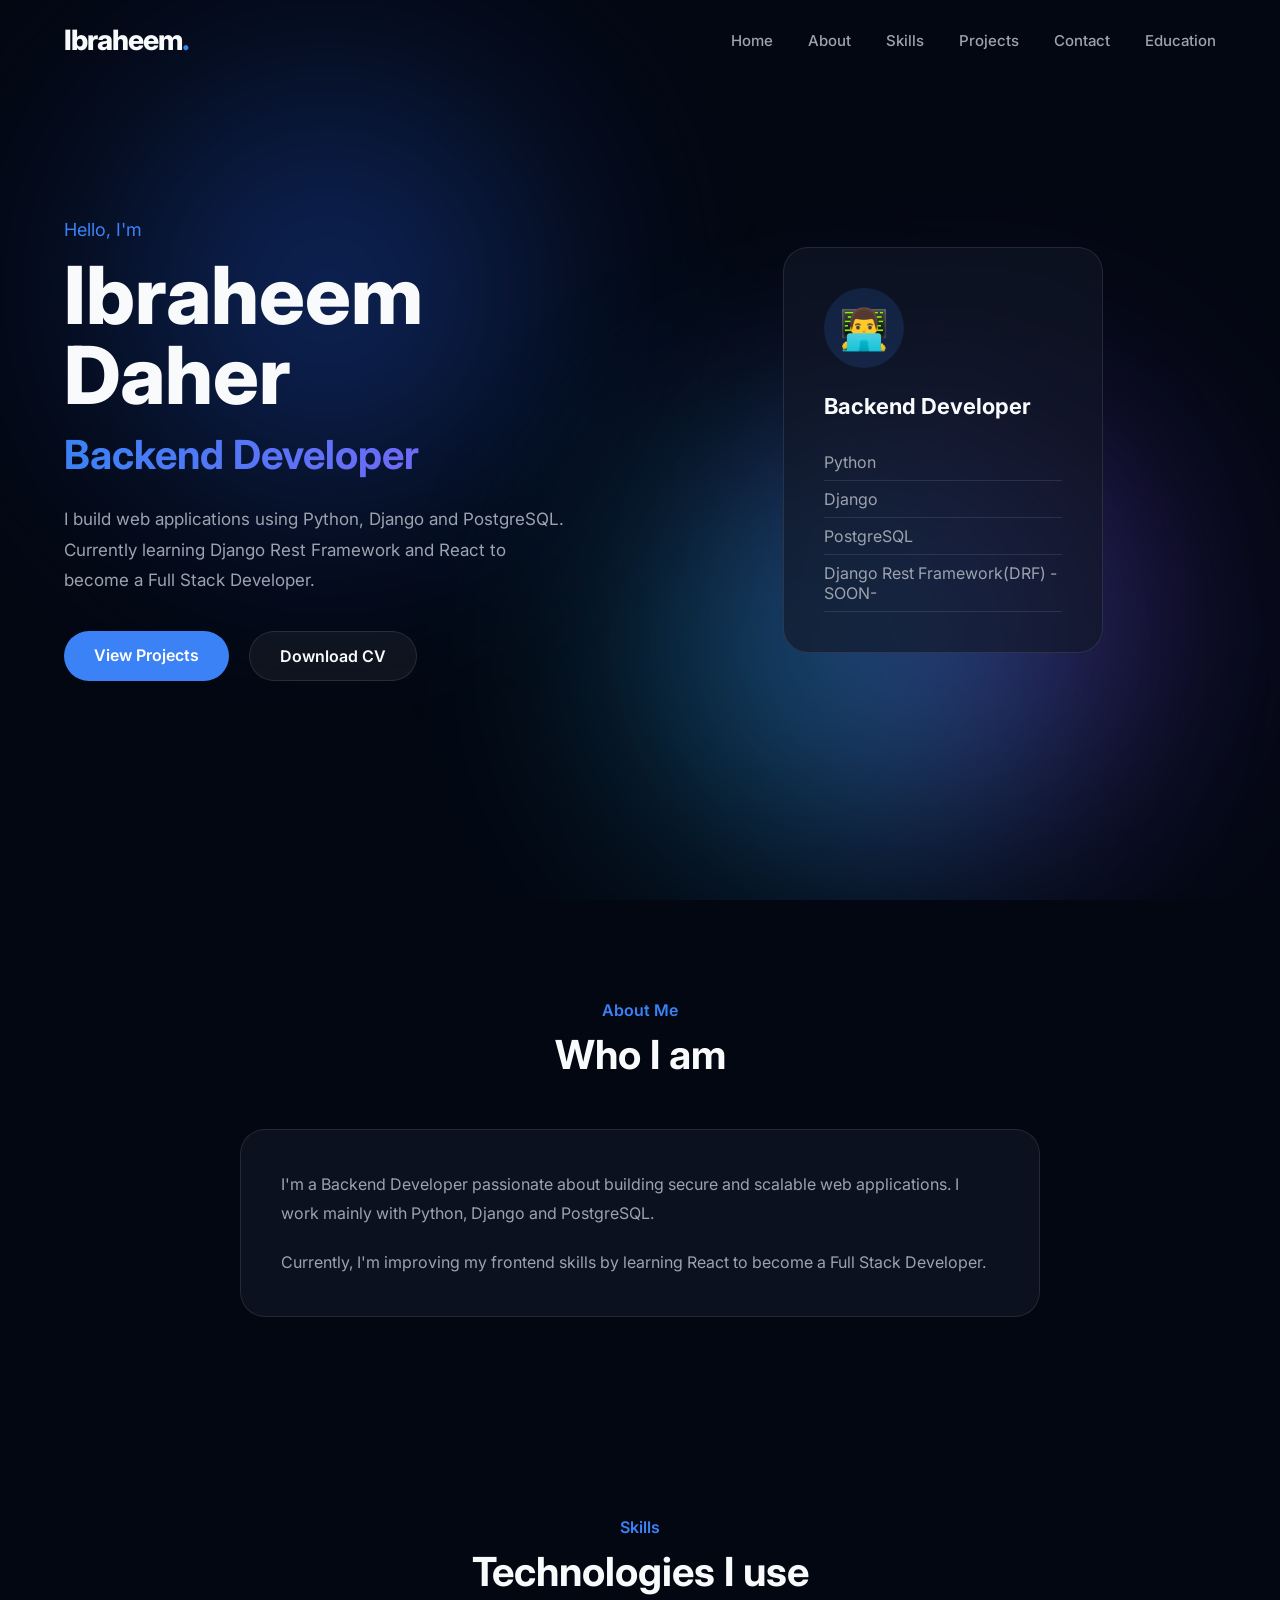
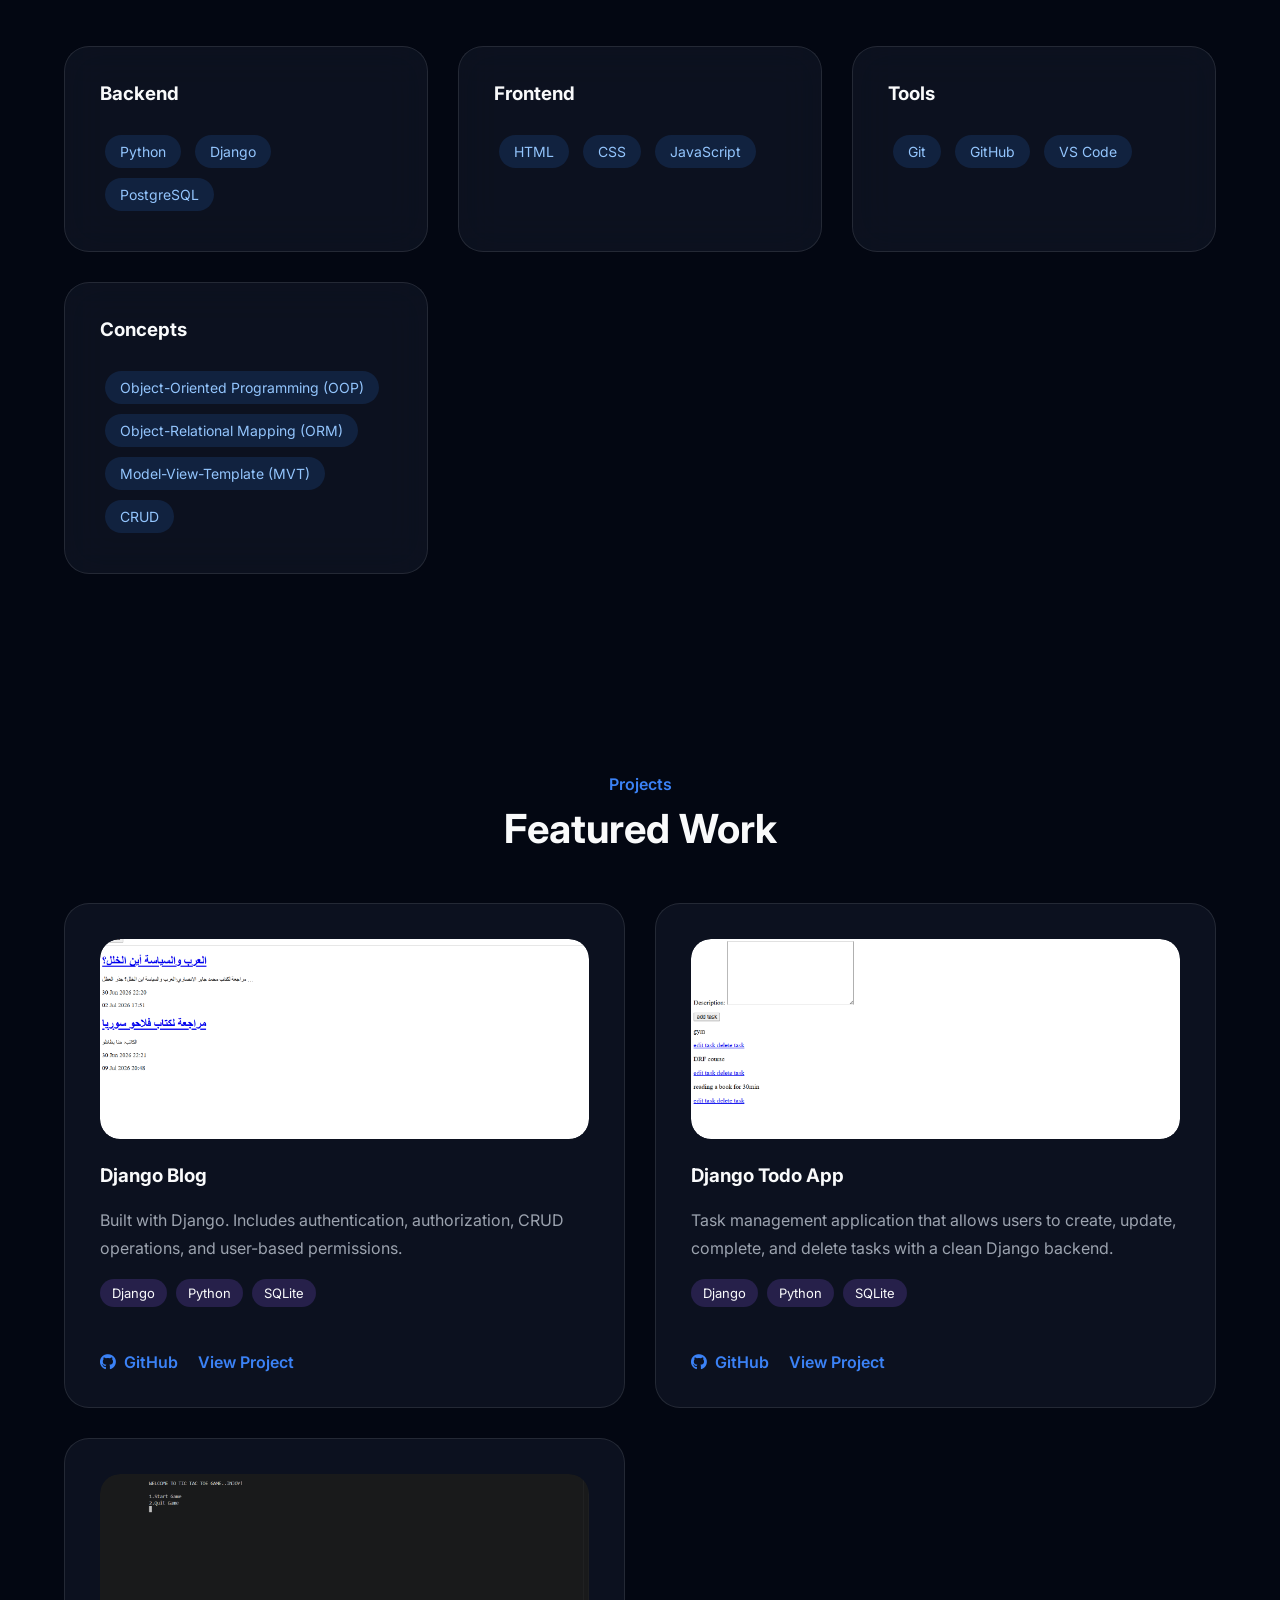
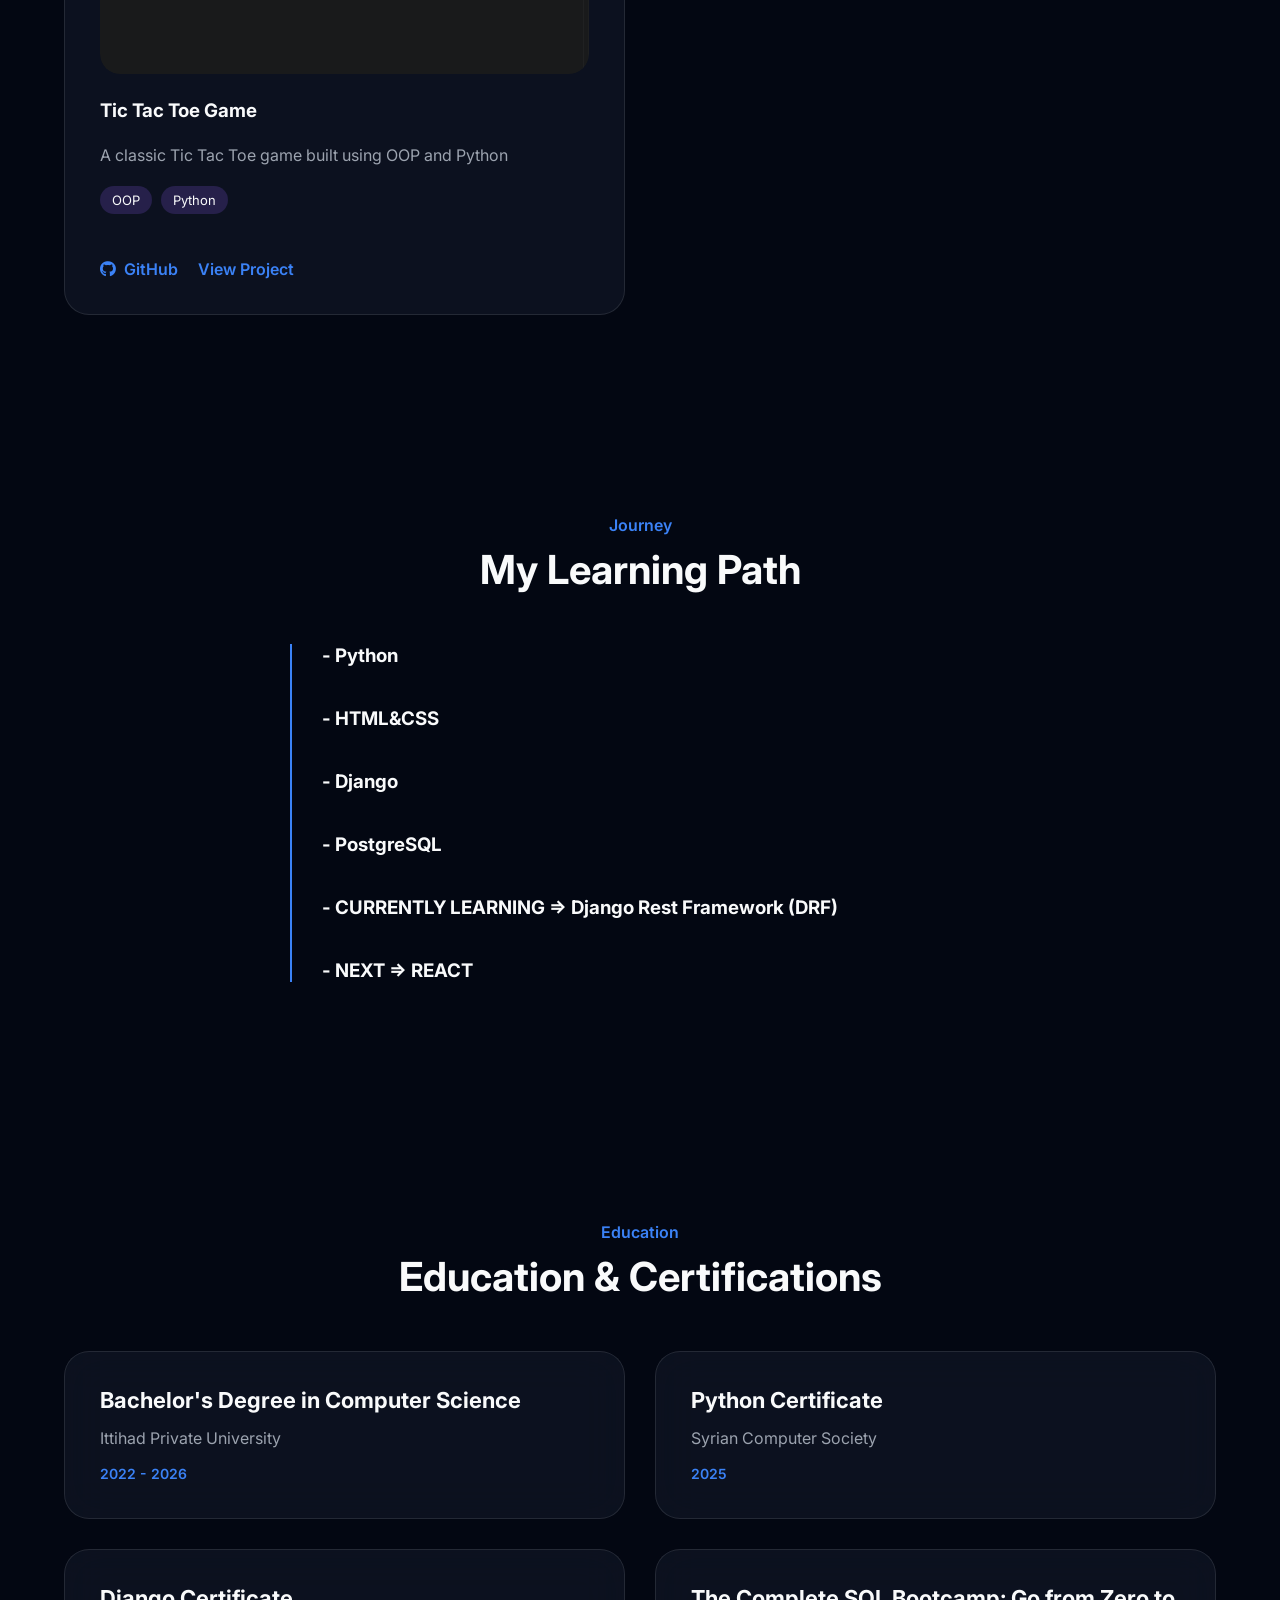
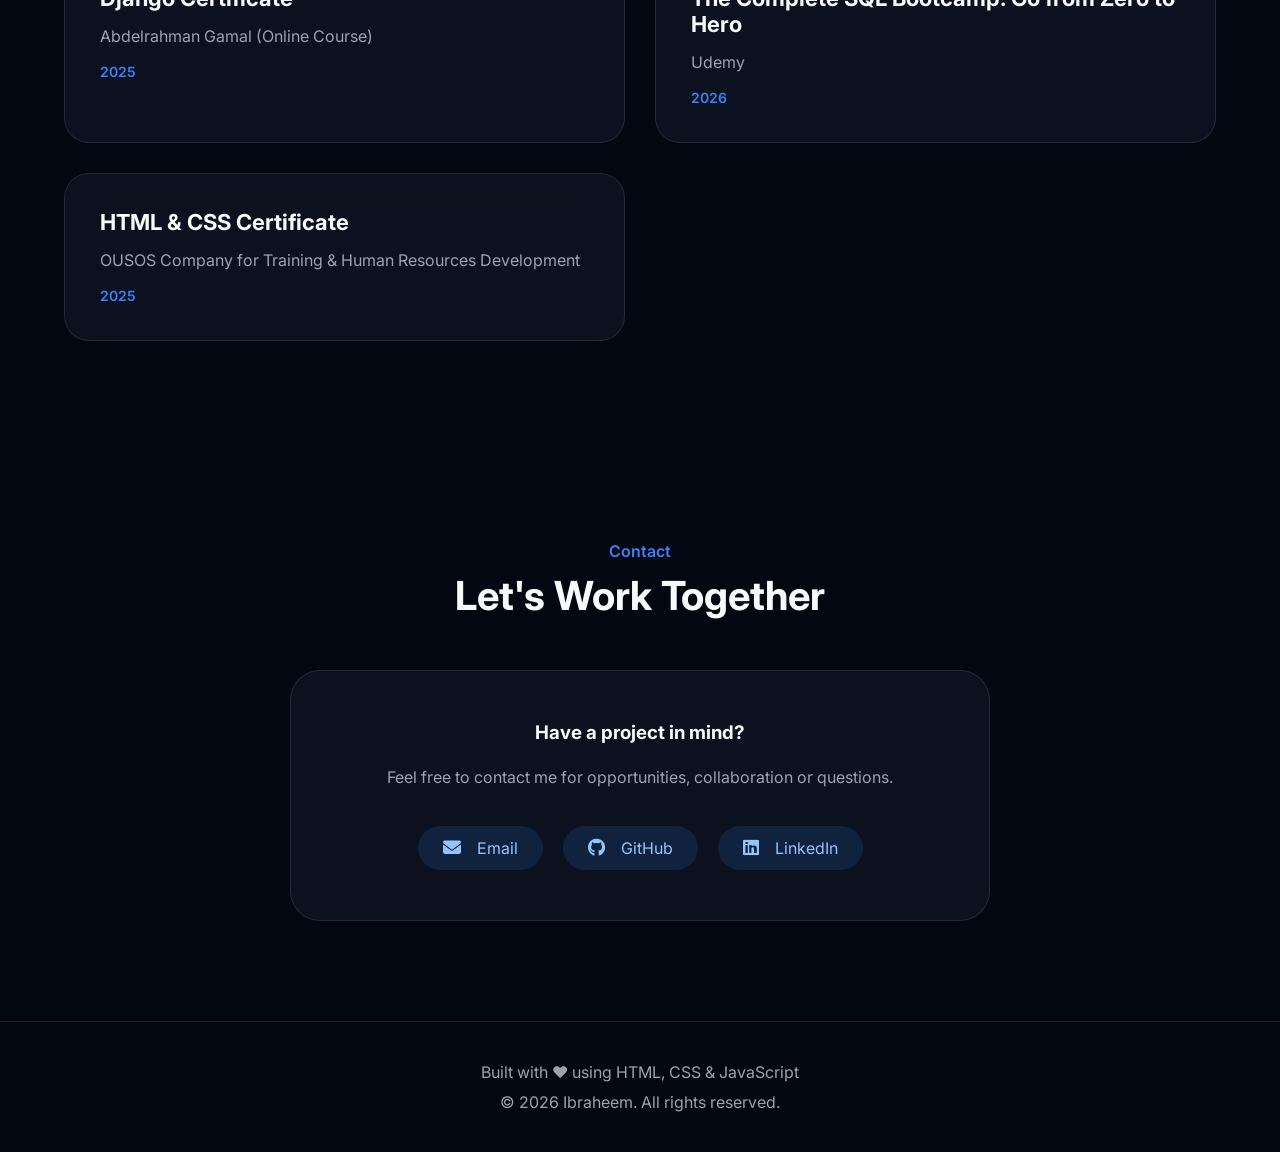
==== index.html @ 86bb5e63 "Create developer portfolio website" ====
<!DOCTYPE html>
<html lang="en">

<head>

    <meta charset="UTF-8">
    <meta name="viewport"
          content="width=device-width, initial-scale=1.0">

    <title>Ibraheem | Backend Developer</title>


    <meta name="description" content="Ibraheem Daher Backend Developer portfolio. Python, Django, PostgreSQL and REST APIs projects.">

    <meta name="keywords" content="Backend Developer, Python, Django, PostgreSQL, REST API">

    <meta name="author" content="Ibraheem Daher">

    <!-- Google Font -->
    <link rel="preconnect"
          href="https://fonts.googleapis.com">

    <link rel="preconnect"
          href="https://fonts.gstatic.com"
          crossorigin>

    <link href="https://fonts.googleapis.com/css2?family=Inter:wght@300;400;500;600;700;800&display=swap"
          rel="stylesheet">


    <link rel="stylesheet" href="https://cdnjs.cloudflare.com/ajax/libs/font-awesome/6.5.1/css/all.min.css">


    <!-- CSS -->

    <link rel="stylesheet"
          href="css/style.css">

    <link rel="stylesheet"
          href="css/animations.css">

    <link rel="stylesheet"
          href="css/responsive.css">




    <link rel="icon" href="assets/favicon.png">

</head>

<body>

    <!--==============================
            Navbar
    ===============================-->

    <header class="header">

        <nav class="navbar container">

            <a href="#"
               class="logo">

                Ibraheem<span>.</span>

            </a>

            <ul class="nav-links">

                <li><a href="#hero">Home</a></li>

                <li><a href="#about">About</a></li>

                <li><a href="#skills">Skills</a></li>

                <li><a href="#projects">Projects</a></li>

                <li><a href="#contact">Contact</a></li>

                <li><a href="#education">Education</a></li>

            </ul>

            <div class="menu-btn">

                ☰

            </div>

        </nav>

    </header>



    <!--==============================
            Hero
    ===============================-->

    <section class="hero" id="hero">

        <!-- Aurora Background -->

        <div class="aurora">

            <span></span>
            <span></span>
            <span></span>

        </div>

        <div class="container hero-container">

            <div class="hero-text">

                <p class="hero-tag">

                    Hello, I'm

                </p>

                <h1>

                    Ibraheem Daher

                </h1>

                <h2>

                    Backend Developer

                </h2>

                <p class="hero-description">

                    I build web applications using 
                    Python, Django and PostgreSQL.

                    Currently learning Django Rest Framework and React
                    to become a Full Stack Developer.

                </p>

                <div class="hero-buttons">

                    <a href="#projects"
                       class="btn primary">

                        View Projects

                    </a>

                    <a href="assets/Ibraheem_Daher_CV.pdf"
                       class="btn secondary"
                       download>

                        Download CV

                    </a>

                </div>

            </div>



            <div class="hero-card">

                <div class="card">

                    <div class="avatar">

                        👨‍💻

                    </div>

                    <h3>

                        Backend Developer

                    </h3>

                    <p>

                        Python

                    </p>

                    <p>

                        Django

                    </p>

                    <p>

                        PostgreSQL

                    </p>

                    <p>

                        Django Rest Framework(DRF) -SOON-

                    </p>

                </div>

            </div>

        </div>

    </section>

<!--==============================
            About Section
================================-->

<section class="about section" id="about">

    <div class="container">

        <div class="section-title">

            <p>About Me</p>

            <h2>
                Who I am
            </h2>

        </div>


        <div class="about-card reveal">


            <p>

                I'm a Backend Developer passionate about
                building secure and scalable web applications.

                I work mainly with Python, Django and PostgreSQL.


            </p>


            <p>

                Currently, I'm improving my frontend skills
                by learning React to become a Full Stack Developer.

            </p>


        </div>


    </div>

</section>





<!--==============================
            Skills Section
================================-->

<section class="skills section" id="skills">


<div class="container">


<div class="section-title">


<p>
Skills
</p>


<h2>
Technologies I use
</h2>


</div>



<div class="skills-grid">


<div class="skill-card reveal">

<h3>
Backend
</h3>


<span>Python</span>

<span>Django</span>

<span>PostgreSQL</span>



</div>




<div class="skill-card reveal">


<h3>
Frontend
</h3>


<span>HTML</span>

<span>CSS</span>

<span>JavaScript</span>



</div>





<div class="skill-card reveal">


<h3>
Tools
</h3>


<span>Git</span>

<span>GitHub</span>

<span>VS Code</span>



</div>


<div class="skill-card reveal">


<h3>
Concepts
</h3>


<span>Object-Oriented Programming (OOP)</span>

<span>Object-Relational Mapping (ORM)</span>

<span>Model-View-Template (MVT)</span>

<span>CRUD</span>




</div>


</div>


</div>


</section>







<!--==============================
            Projects Section
================================-->

<section class="projects section" id="projects">


<div class="container">


<div class="section-title">


<p>
Projects
</p>


<h2>
Featured Work
</h2>


</div>




<div class="projects-grid">



<!--==============================
            Django Blog App
================================-->

<div class="project-card reveal">


<div class="project-image">

<img src="images/projects/blog/home.png" 
alt="Django Blog">

</div>



<h3>
Django Blog
</h3>



<p>

Built with Django.
Includes authentication, authorization,
CRUD operations, and user-based permissions.

</p>



<div class="project-tech">

<span>Django</span>

<span>Python</span>

<span>SQLite</span>

</div>




<div class="project-links">


<a href="https://github.com/ibraheemX/django-blog-app"
target="_blank"
rel="noopener noreferrer">


<i class="fa-brands fa-github"></i>

GitHub


</a>



<a href="projects/django-blog.html">

View Project

</a>

</div>



</div>





<!--==============================
            Django Todo App
================================-->

<div class="project-card reveal">


<div class="project-image">

<img src="images/projects/todo/home.png" 
alt="Django Todo Application">

</div>



<h3>
Django Todo App
</h3>



<p>

Task management application that allows users
to create, update, complete, and delete tasks
with a clean Django backend.

</p>



<div class="project-tech">

<span>Django</span>

<span>Python</span>

<span>SQLite</span>

</div>




<div class="project-links">


<a href="https://github.com/ibraheemX/django-todo-app"
target="_blank"
rel="noopener noreferrer">


<i class="fa-brands fa-github"></i>

GitHub


</a>



<a href="projects/django-todo.html">

View Project

</a>


</div>



</div>







<!--==============================
            Tic Tac Toe Game
================================-->

<div class="project-card reveal">


<div class="project-image">

<img src="images/projects/tictactoe/home.png"
alt="Tic Tac Toe Game">

</div>



<h3>
Tic Tac Toe Game
</h3>



<p>

A classic Tic Tac Toe game built using
OOP and Python

</p>



<div class="project-tech">

<span>OOP</span>

<span>Python</span>


</div>




<div class="project-links">


<a href="https://github.com/ibraheemX/Tic-Tac-Toe-game"
target="_blank"
rel="noopener noreferrer">


<i class="fa-brands fa-github"></i>

GitHub


</a>


<a href="projects/tic-tac-toe.html">

View Project

</a>


</div>



</div>





</div>


</div>


</section>







<!--==============================
            Timeline
================================-->

<section class="timeline section">


<div class="container">


<div class="section-title">


<p>
Journey
</p>


<h2>
My Learning Path
</h2>


</div>




<div class="timeline-box">


<div class="timeline-item reveal">

<h3>
- Python
</h3>

</div>




<div class="timeline-item reveal">

<h3>
- HTML&CSS
</h3>

</div>


<div class="timeline-item reveal">

<h3>
- Django
</h3>



</div>



<div class="timeline-item reveal">

<h3>
- PostgreSQL
</h3>



</div>



<div class="timeline-item reveal">

<h3>
- CURRENTLY LEARNING => Django Rest Framework (DRF)
</h3>

</div>


<div class="timeline-item reveal">

<h3>
- NEXT  => REACT
</h3>

</div>


</div>


</div>


</section>


<!--==============================
        Education & Certifications
================================-->

<section class="education section" id="education">


<div class="container">


<div class="section-title">


<p>
Education
</p>


<h2>
Education & Certifications
</h2>


</div>





<div class="education-grid">



<!-- Education Card -->

<div class="education-card reveal">


<h3>

Bachelor's Degree in Computer Science

</h3>


<p>

Ittihad Private University

</p>


<span>

2022 - 2026

</span>


</div>





<!-- Certification Card -->

<div class="education-card reveal">


<h3>

Python Certificate 

</h3>


<p>

Syrian Computer Society

</p>


<span>

2025

</span>


</div>



<div class="education-card reveal">


<h3>

Django Certificate 

</h3>


<p>

Abdelrahman Gamal (Online Course)

</p>


<span>

2025

</span>


</div>


<!-- Certification Card -->

<div class="education-card reveal">


<h3>

    The Complete SQL Bootcamp: Go from Zero to Hero
    
</h3>


<p>
    
    Udemy 

</p>


<span>

2026

</span>


</div>





<!-- Certification Card -->

<div class="education-card reveal">


<h3>

HTML & CSS Certificate

</h3>


<p>

OUSOS Company for Training & Human Resources Development

</p>


<span>

2025

</span>


</div>




</div>



</div>


</section>





<!--==============================
            Contact Section
================================-->

<section class="contact section" id="contact">

<div class="container">


<div class="section-title">

<p>
Contact
</p>

<h2>
Let's Work Together
</h2>

</div>



<div class="contact-box reveal">


<h3>
Have a project in mind?
</h3>


<p>
Feel free to contact me for opportunities,
collaboration or questions.
</p>



<div class="contact-links">


<a href="mailto:ibraheemdaher6@gmail.com">
<i class="fa-solid fa-envelope"></i>
Email
</a>


    <a href="https://github.com/ibraheemX"
target="_blank"
rel="noopener noreferrer">
    
<i class="fa-brands fa-github"></i>
GitHub
</a>


<a href="https://www.linkedin.com/in/ibraheem-daher-1895b5284/" target="_blank" rel="noopener noreferrer">
<i class="fa-brands fa-linkedin"></i>
LinkedIn
</a>


</div>


</div>


</div>

</section>





<!--==============================
            Footer
================================-->

<footer class="footer">


<div class="container">


<p>

Built with ❤️ using HTML, CSS & JavaScript

</p>


<p>

© <span class="year"></span> Ibraheem. All rights reserved.

</p>


</div>


</footer>

    <script src="js/main.js"></script>

</body>

</html>
---- css/style.css ----
/* ==============================
        Global Settings
================================ */

:root {

    --bg-color: #030712;

    --surface-color: rgba(17, 24, 39, 0.65);

    --primary-color: #3b82f6;

    --secondary-color: #8b5cf6;

    --text-color: #f9fafb;

    --text-muted: #9ca3af;

    --border-color: rgba(255,255,255,0.1);

}


* {

    margin: 0;
    padding: 0;
    box-sizing: border-box;

}


html {

    scroll-behavior: smooth;

}


body {

    font-family: "Inter", sans-serif;

    background: var(--bg-color);

    color: var(--text-color);

    min-height: 100vh;

}


a {

    text-decoration: none;

    color: inherit;

}


.container {

    width: 90%;

    max-width: 1200px;

    margin: auto;

}



/* ==============================
            Navbar
================================ */

.header {

    position: fixed;

    top:0;

    width:100%;

    z-index:1000;

    transition:.3s;

}


.navbar {


    height: 80px;

    display: flex;

    align-items: center;

    justify-content: space-between;


}


.logo {


    font-size: 28px;

    font-weight: 800;

    letter-spacing: -1px;


}


.logo span {

    color: var(--primary-color);

}



.nav-links {


    display: flex;

    gap: 35px;

    list-style: none;


}


.nav-links a {


    color: var(--text-muted);

    font-size: 15px;

    font-weight: 500;

    transition: 0.3s;


}



.nav-links a:hover {


    color: var(--text-color);


}



.menu-btn {


    display: none;

    font-size: 28px;

    cursor: pointer;


}



/* ==============================
             Hero
================================ */


.hero {


    min-height: 100vh;

    display: flex;

    align-items: center;

    position: relative;

    overflow: hidden;


}



.hero-container {


    display: grid;

    grid-template-columns: 1fr 1fr;

    align-items: center;

    gap: 60px;


}




.hero-tag {


    color: var(--primary-color);

    font-size: 18px;

    margin-bottom: 15px;


}



.hero-text h1 {


    font-size: clamp(50px,8vw,80px);

    line-height: 1;

    font-weight: 800;


}



.hero-text h2 {


    margin-top: 15px;

    font-size: clamp(25px,4vw,40px);

    background: linear-gradient(

        90deg,

        var(--primary-color),

        var(--secondary-color)

    );

    background-clip: text;
    -webkit-background-clip: text;

    color: transparent;


}




.hero-description {


    margin-top: 25px;

    color: var(--text-muted);

    max-width: 500px;

    line-height: 1.8;

    font-size: 17px;


}




/* ==============================
            Buttons
================================ */


.hero-buttons {


    margin-top: 35px;

    display: flex;

    gap: 20px;


}



.btn {


    padding: 14px 30px;

    border-radius: 50px;

    font-weight: 600;

    transition: .3s;

    display: inline-block;


}



.primary {


    background: var(--primary-color);

    color:white;


}


.primary:hover {


    transform: translateY(-5px);

    box-shadow:0 10px 30px rgba(59,130,246,.4);


}



.secondary {


    border:1px solid var(--border-color);

    background: rgba(255,255,255,.05);


}



.secondary:hover {


    background: rgba(255,255,255,.1);

    transform: translateY(-5px);


}



/* ==============================
        Developer Card
================================ */



.hero-card {


    display:flex;

    justify-content:center;


}




.card {


    width:320px;

    padding:40px;

    border-radius:25px;


    background:var(--surface-color);


    border:1px solid var(--border-color);


    backdrop-filter:blur(20px);


}



.avatar {


    width:80px;

    height:80px;

    border-radius:50%;

    display:flex;

    align-items:center;

    justify-content:center;

    font-size:40px;


    background:rgba(59,130,246,.15);

    margin-bottom:25px;


}



.card h3 {


    margin-bottom:25px;

    font-size:22px;


}



.card p {


    color:var(--text-muted);

    padding:8px 0;

    border-bottom:1px solid var(--border-color);


}



/* ==============================
        Aurora Background
================================ */


.aurora {


    position:absolute;

    width:100%;

    height:100%;

    top:0;

    left:0;

    z-index:-1;


}



.aurora span {


    position:absolute;

    width:400px;

    height:400px;

    border-radius:50%;


    filter:blur(120px);

    opacity:.35;


}



.aurora span:nth-child(1){


    background:#2563eb;

    top:10%;

    left:10%;


}



.aurora span:nth-child(2){


    background:#9333ea;

    bottom:10%;

    right:10%;


}



.aurora span:nth-child(3){


    background:#06b6d4;

    top:50%;

    left:50%;


}





/* ==============================
        Sections General
================================ */


.section {

    padding:100px 0;

}


.section-title {

    text-align:center;

    margin-bottom:50px;

}


.section-title p {

    color:var(--primary-color);

    font-weight:600;

}


.section-title h2 {

    font-size:40px;

    margin-top:10px;

}





/* ==============================
            About
================================ */


.about-card {


    max-width:800px;

    margin:auto;

    padding:40px;


    background:var(--surface-color);


    border:1px solid var(--border-color);


    border-radius:25px;


    backdrop-filter:blur(20px);


    color:var(--text-muted);


    line-height:1.8;


}


.about-card p + p {


    margin-top:20px;


}







/* ==============================
            Skills
================================ */


.skills-grid {


    display:grid;


    grid-template-columns:repeat(3,1fr);


    gap:30px;


}



.skill-card {


    padding:35px;


    border-radius:25px;


    background:var(--surface-color);


    border:1px solid var(--border-color);


    backdrop-filter:blur(20px);


    transition:.3s;


}



.skill-card:hover {


    transform:translateY(-10px);


}



.skill-card h3 {


    margin-bottom:25px;


}



.skill-card span {


    display:inline-block;


    padding:8px 15px;


    margin:5px;


    border-radius:30px;


    background:rgba(59,130,246,.15);


    color:#93c5fd;


    font-size:14px;


}







/* ==============================
            Projects
================================ */


.projects-grid {


    display:grid;


    grid-template-columns:repeat(2,1fr);


    gap:30px;


}



.project-card {


    padding:35px;


    border-radius:25px;


    background:var(--surface-color);


    border:1px solid var(--border-color);


    transition:.3s;


}



.project-card:hover {


    transform:translateY(-10px);


}



.project-card p {


    color:var(--text-muted);


    margin:20px 0;


    line-height:1.7;


}



.project-tech span {


    background:rgba(139,92,246,.2);


    padding:6px 12px;


    border-radius:20px;


    font-size:13px;


    margin-right:5px;


}



.project-card a {


    display:inline-block;


    margin-top:25px;


    color:var(--primary-color);


}





/* ==============================
            Timeline
================================ */


.timeline-box {


    max-width:700px;


    margin:auto;


    border-left:2px solid var(--primary-color);


    padding-left:30px;


}



.timeline-item {


    margin-bottom:40px;


}



.timeline-item h3 {


    margin-bottom:10px;


}



.timeline-item p {


    color:var(--text-muted);


}




/* ==============================
            Contact
================================ */


.contact-box {


max-width:700px;

margin:auto;

text-align:center;

padding:50px;


background:var(--surface-color);


border:1px solid var(--border-color);


border-radius:30px;


backdrop-filter:blur(20px);


}



.contact-box p {


color:var(--text-muted);

margin:20px 0 35px;


line-height:1.7;


}



.contact-links {


display:flex;

justify-content:center;

gap:20px;

flex-wrap:wrap;


}



.contact-links a {


padding:12px 25px;


border-radius:50px;


background:rgba(59,130,246,.15);


color:#93c5fd;


transition:.3s;


display:flex;

align-items:center;

gap:8px;


}



.contact-links a:hover {


transform:translateY(-5px);


background:rgba(59,130,246,.3);


}





/* ==============================
            Footer
================================ */


.footer {


padding:40px 0;


border-top:1px solid var(--border-color);


text-align:center;


color:var(--text-muted);


}


.footer p+p {


margin-top:10px;


}





/* ==============================
        Project Image
================================ */



.project-image {


height:200px;


overflow:hidden;


border-radius:20px;


margin-bottom:25px;


}



.project-image img {


width:100%;


height:100%;


object-fit:cover;


transition:.5s;

border-radius:20px;


}



.project-card:hover img {


transform:scale(1.08);


}




.project-links {


display:flex;


gap:20px;


margin-top:25px;


}



.project-links a {


color:var(--primary-color);


font-weight:600;


}



.contact-links i {

    margin-right:8px;

    font-size:18px;

}



/* ==============================
        Education
================================ */


.education-grid {


    display:grid;


    grid-template-columns:repeat(2,1fr);


    gap:30px;


}



.education-card {


    padding:35px;


    border-radius:25px;


    background:var(--surface-color);


    border:1px solid var(--border-color);


    backdrop-filter:blur(20px);


    transition:.3s;


}



.education-card:hover {


    transform:translateY(-10px);


}



.education-card h3 {


    margin-bottom:15px;


    font-size:22px;


}



.education-card p {


    color:var(--text-muted);


    margin-bottom:15px;


}



.education-card span {


    color:var(--primary-color);


    font-size:14px;


    font-weight:600;


}


/* ==============================
        Extra Improvements
================================ */


.skill-card,
.project-card,
.about-card,
.contact-box {

    transition:.4s ease;

}



.project-links a,
.contact-links a {

    display:flex;

    align-items:center;

    gap:8px;

}



.project-image img {

    border-radius:20px;

}
---- css/animations.css ----
/* ==============================
        Page Load Animations
================================ */


.hero-text {

    animation: fadeUp 1s ease forwards;

}


.hero-card {

    animation: fadeUp 1s ease .2s forwards,
               floating 5s ease-in-out infinite;

    opacity:0;

}



@keyframes fadeUp {


    from {

        opacity:0;

        transform:translateY(40px);

    }


    to {

        opacity:1;

        transform:translateY(0);

    }

}



/* ==============================
        Aurora Animation
================================ */



.aurora span {


    animation: moveAurora 15s infinite alternate ease-in-out;


}



.aurora span:nth-child(2){


    animation-duration:20s;


}



.aurora span:nth-child(3){


    animation-duration:25s;


}





@keyframes moveAurora {


    from {


        transform:

        translate(0,0)

        scale(1);


    }



    to {


        transform:

        translate(80px,-50px)

        scale(1.2);


    }


}





/* ==============================
        Floating Card
================================ */



@keyframes floating {


    0% {


        transform:translateY(0);


    }



    50% {


        transform:translateY(-15px);


    }



    100% {


        transform:translateY(0);


    }


}



/* ==============================
        Button Animation
================================ */



.btn {


    position:relative;

    overflow:hidden;


}



.btn::before {


    content:"";

    position:absolute;

    top:0;

    left:-100%;

    width:100%;

    height:100%;


    background:

    linear-gradient(

        120deg,

        transparent,

        rgba(255,255,255,.25),

        transparent

    );


    transition:.5s;


}



.btn:hover::before {


    left:100%;


}



/* ==============================
        Card Hover
================================ */



.card {


    transition:.4s ease;


}



.card:hover {


    transform:

    translateY(-10px)

    scale(1.02);


    border-color:

    rgba(59,130,246,.5);


}



/* ==============================
        Navigation Hover
================================ */



.nav-links a {


    position:relative;


}



.nav-links a::after {


    content:"";


    position:absolute;


    bottom:-8px;

    left:0;


    width:0;

    height:2px;


    background:

    var(--primary-color);


    transition:.3s;


}



.nav-links a:hover::after {


    width:100%;


}




/* ==============================
        Scroll Reveal
================================ */


.hero-text,
.hero-card {


    opacity:0;

}


.show {


    animation:

    fadeUp 1s ease forwards;


}




/* ==============================
        Reveal Animation
================================ */


.reveal {


opacity:0;


transform:translateY(40px);


transition:.7s ease;


}



.reveal.active {


opacity:1;


transform:translateY(0);


}
---- css/responsive.css ----
/* ==============================
        Tablet Devices
        max-width: 992px
================================ */


@media (max-width: 992px) {


    .hero-container {

        grid-template-columns: 1fr;

        text-align: center;

        gap: 50px;

    }



    .hero-description {

        margin-left: auto;

        margin-right: auto;

    }



    .hero-buttons {

        justify-content: center;

    }



    .hero-card {

        justify-content: center;

    }



    .skills-grid {

        grid-template-columns: repeat(2, 1fr);

    }



    .projects-grid {

        grid-template-columns: 1fr;

    }



    .nav-links {

        gap: 20px;

    }


}






/* ==============================
        Mobile Devices
        max-width: 768px
================================ */


@media (max-width:768px){



    /* Navbar */


    .navbar {

        height:70px;

    }



    .nav-links {


        position:absolute;

        top:70px;

        left:0;


        width:100%;


        background:rgba(3,7,18,.95);


        backdrop-filter:blur(20px);


        flex-direction:column;


        align-items:center;


        gap:25px;


        padding:30px 0;


        transform:translateY(-150%);


        transition:.4s;


        z-index:999;


    }



    .nav-links.active {


        transform:translateY(0);


    }



    .menu-btn {


        display:block;


    }





    /* Hero */


    .hero {


        padding-top:100px;


    }




    .hero-text h1 {


        font-size:55px;


    }




    .hero-text h2 {


        font-size:30px;


    }




    .hero-description {


        font-size:15px;


    }




    .hero-buttons {


        flex-direction:column;


        align-items:center;


    }




    .btn {


        width:220px;


        text-align:center;


    }





    .card {


        width:280px;


        padding:30px;


    }





    /* Sections */


    .section {


        padding:70px 0;


    }




    .section-title h2 {


        font-size:30px;


    }





    /* Skills */


    .skills-grid {


        grid-template-columns:1fr;


    }






    /* Projects */


    .projects-grid {


        grid-template-columns:1fr;


    }



    .project-card {


        padding:25px;


    }



    .project-image {


        height:180px;


    }





    /* About */


    .about-card {


        padding:25px;


    }





    /* Contact */


    .contact-box {


        padding:30px;


    }



    .contact-links {


        flex-direction:column;


        align-items:center;


    }



    .contact-links a {


        width:220px;


        justify-content:center;


    }





    /* Timeline */


    .timeline-box {


        padding-left:20px;


    }
    

    .education-grid {

    grid-template-columns:1fr;

}

}







/* ==============================
        Small Mobile
        max-width:400px
================================ */



@media(max-width:400px){



    .container {


        width:92%;


    }




    .hero-text h1 {


        font-size:45px;


    }



    .hero-text h2 {


        font-size:25px;


    }




    .hero-description {


        font-size:14px;


    }




    .card {


        width:250px;


        padding:25px;


    }




    .project-image {


        height:150px;


    }




    .contact-links a {


        width:200px;


    }



}
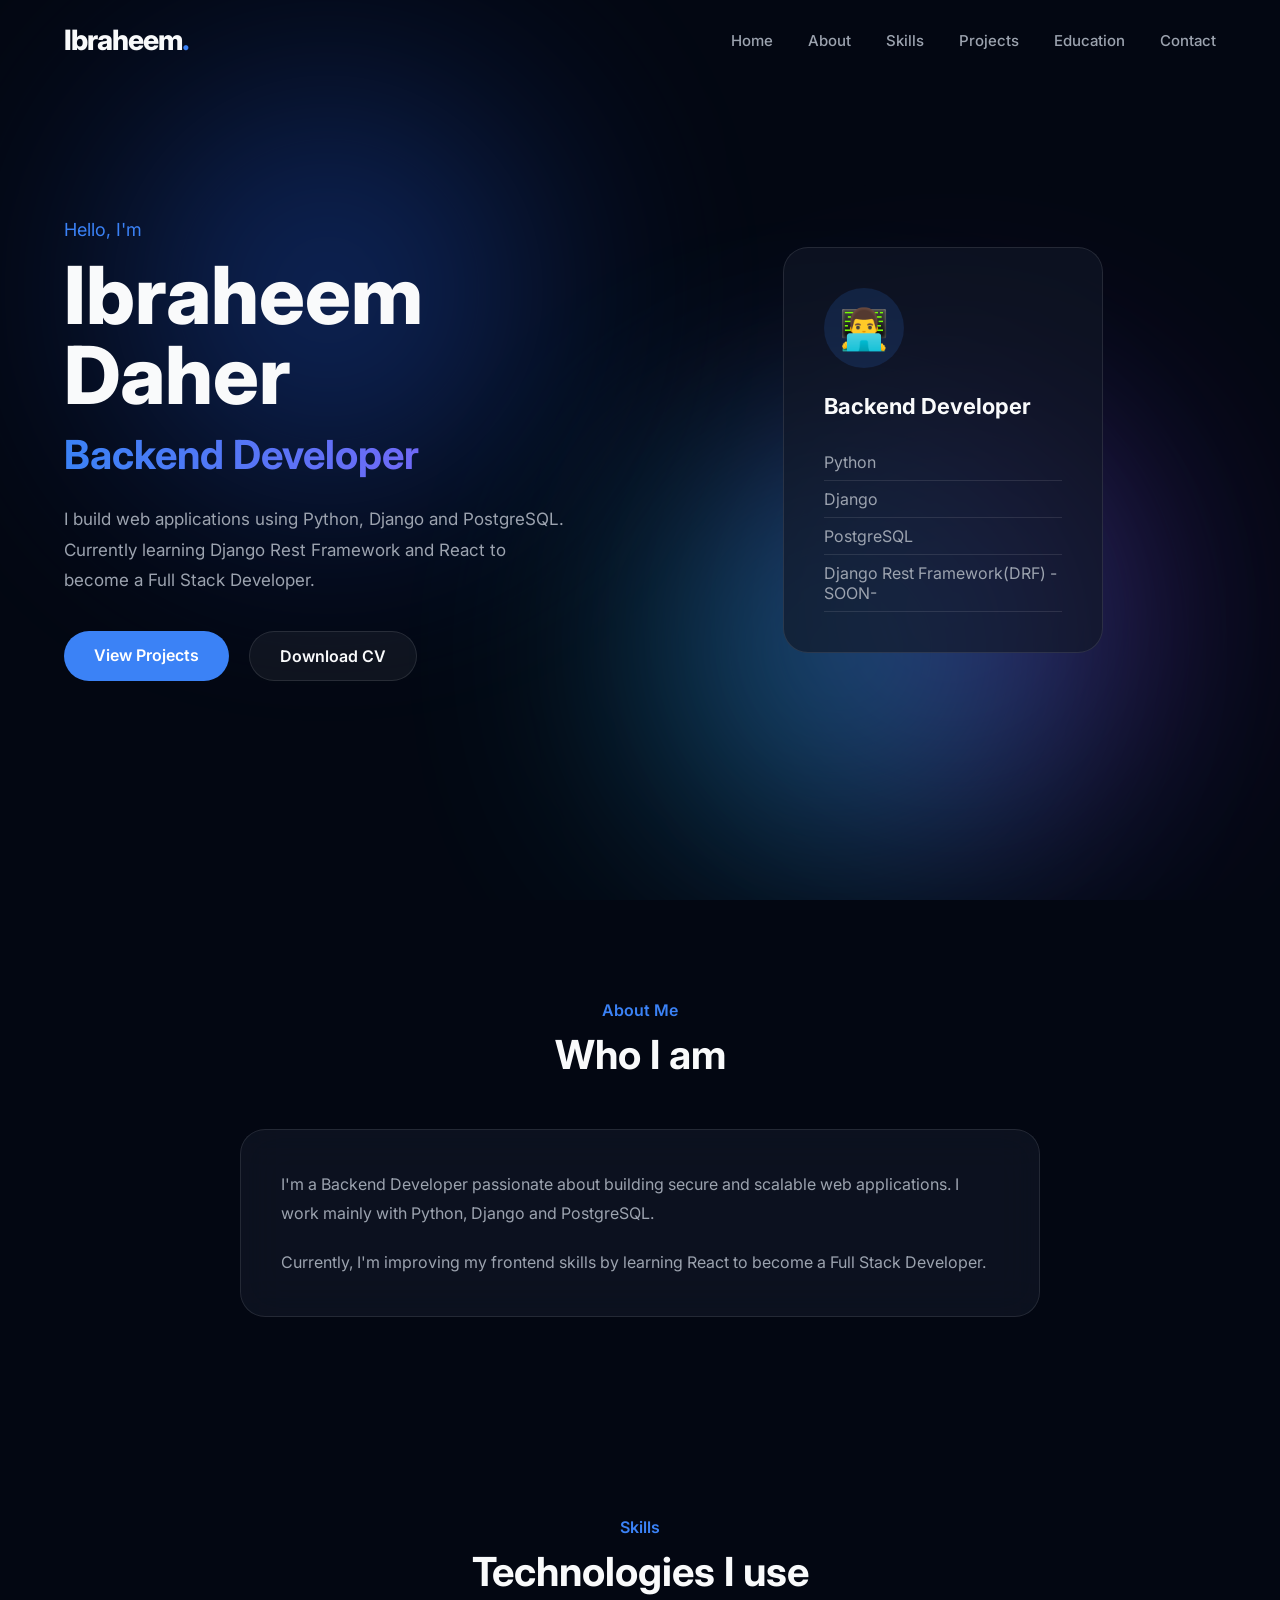
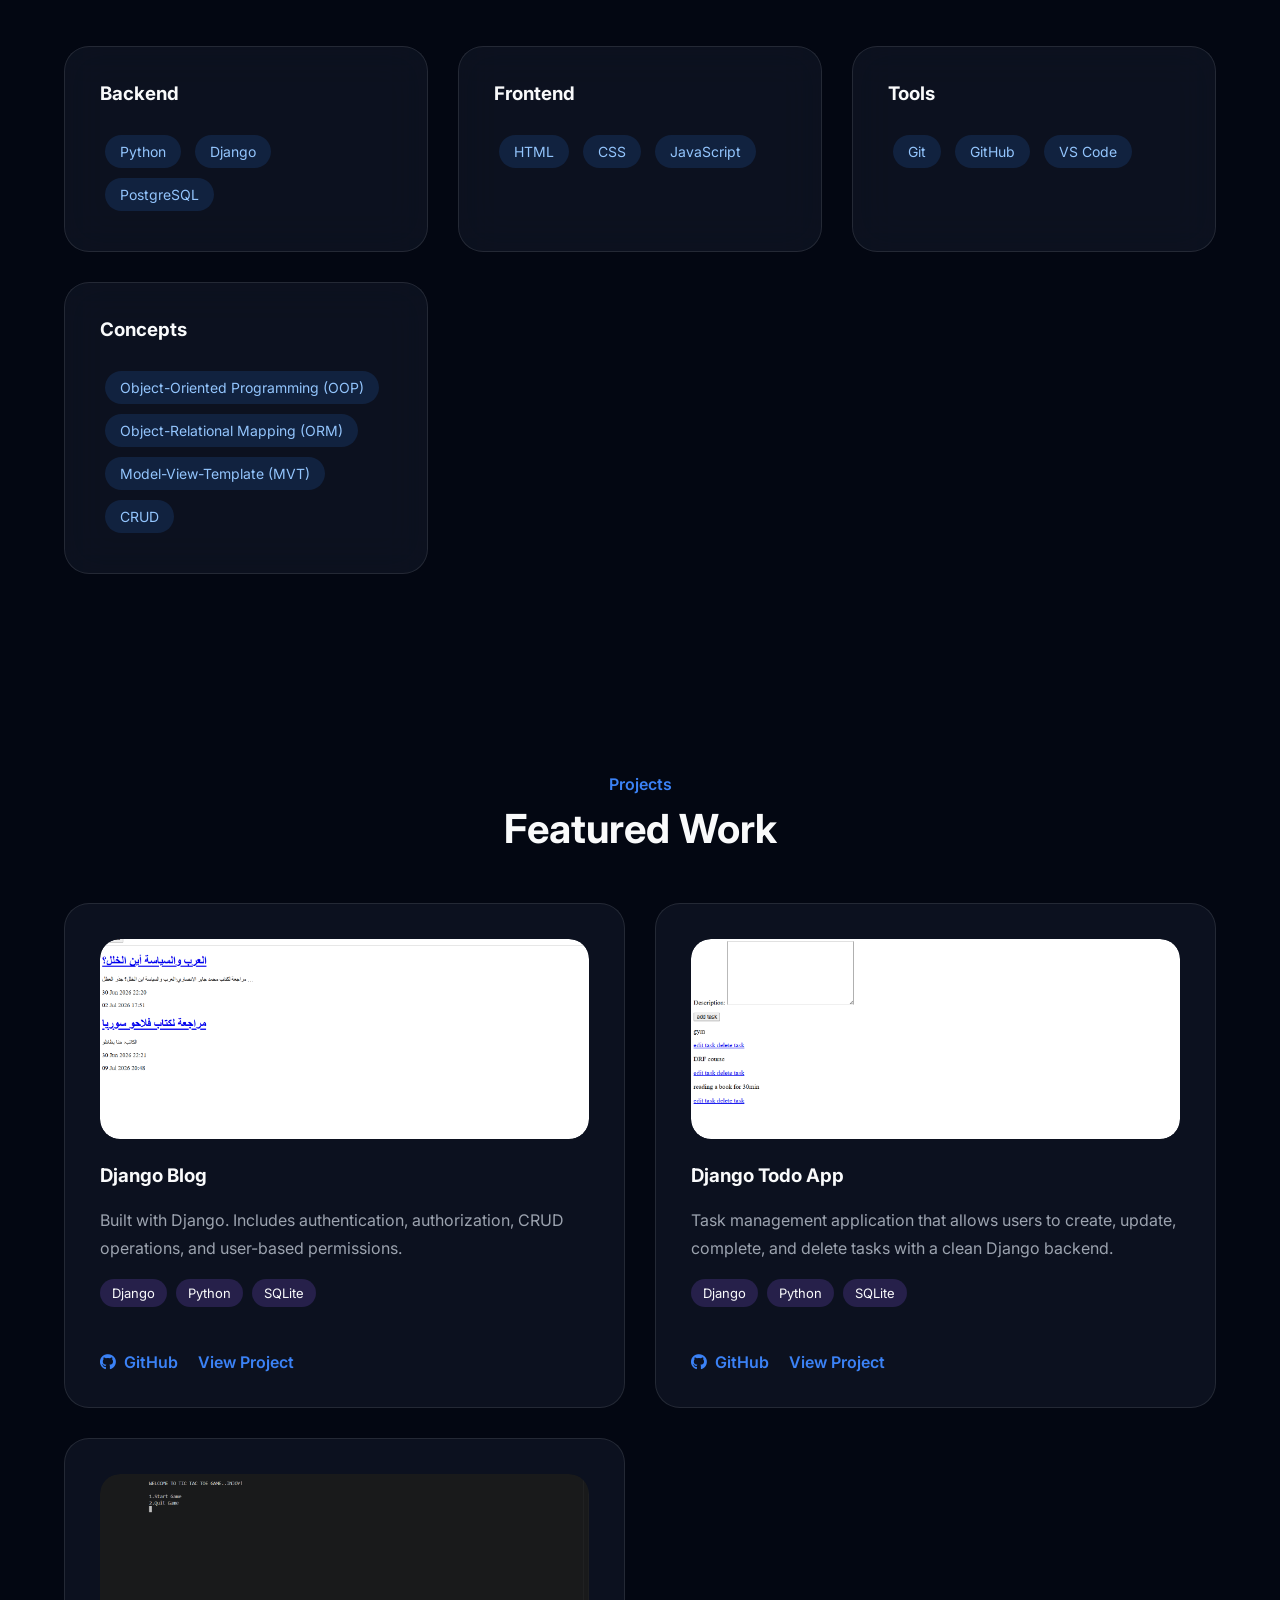
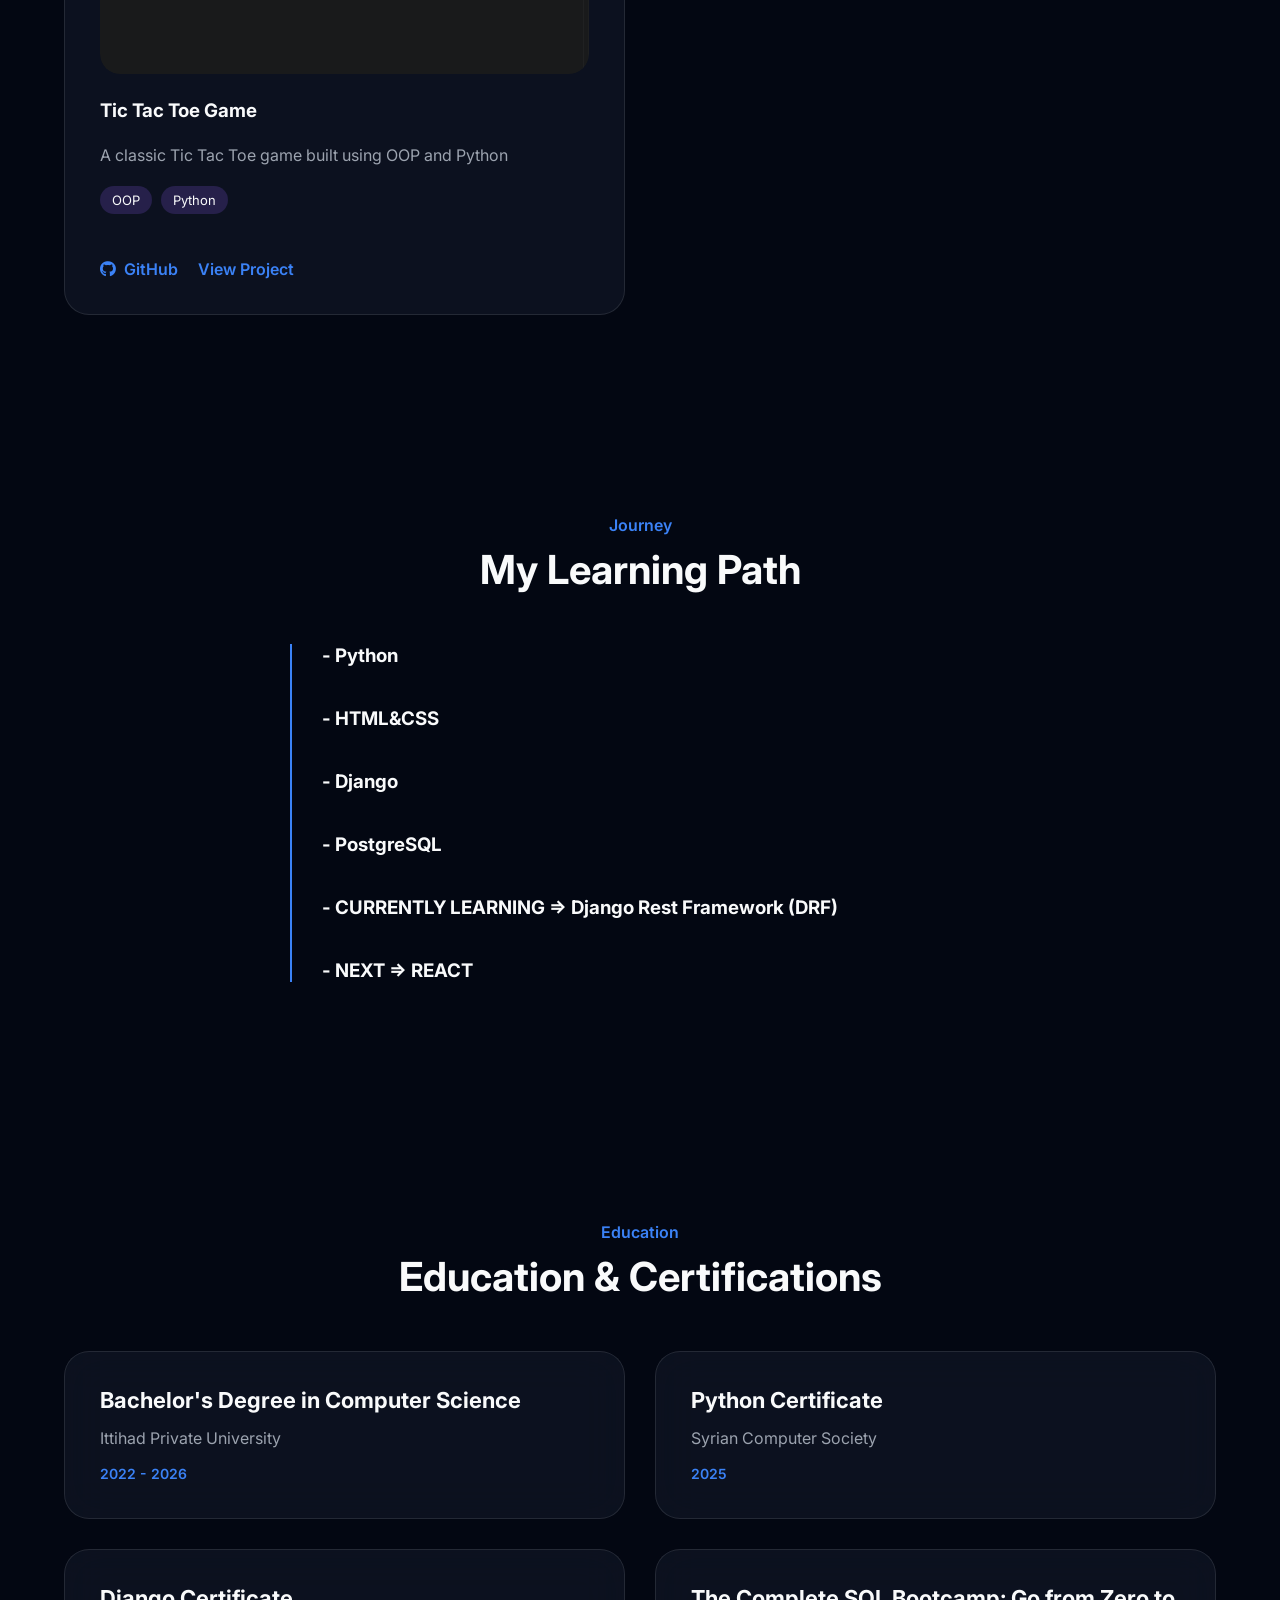
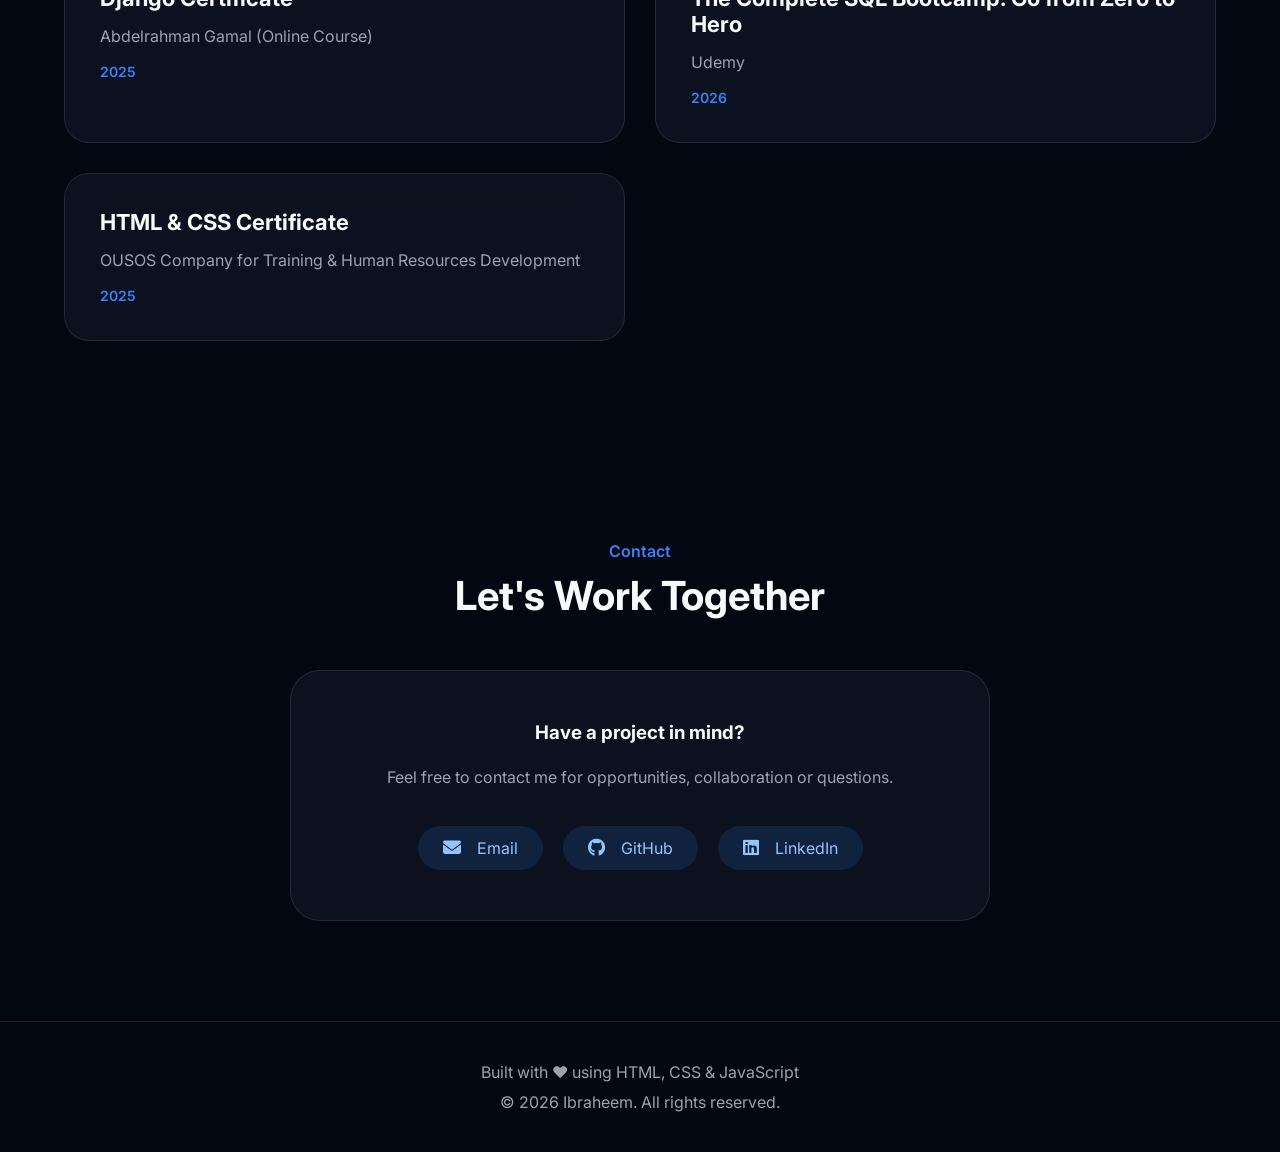
==== commit ee2dd867: "Update portfolio content" ====
--- a/index.html
+++ b/index.html
@@ -75,10 +75,11 @@
                 <li><a href="#skills">Skills</a></li>
 
                 <li><a href="#projects">Projects</a></li>
-
+                
+                <li><a href="#education">Education</a></li>
+                
                 <li><a href="#contact">Contact</a></li>
 
-                <li><a href="#education">Education</a></li>
 
             </ul>
 
